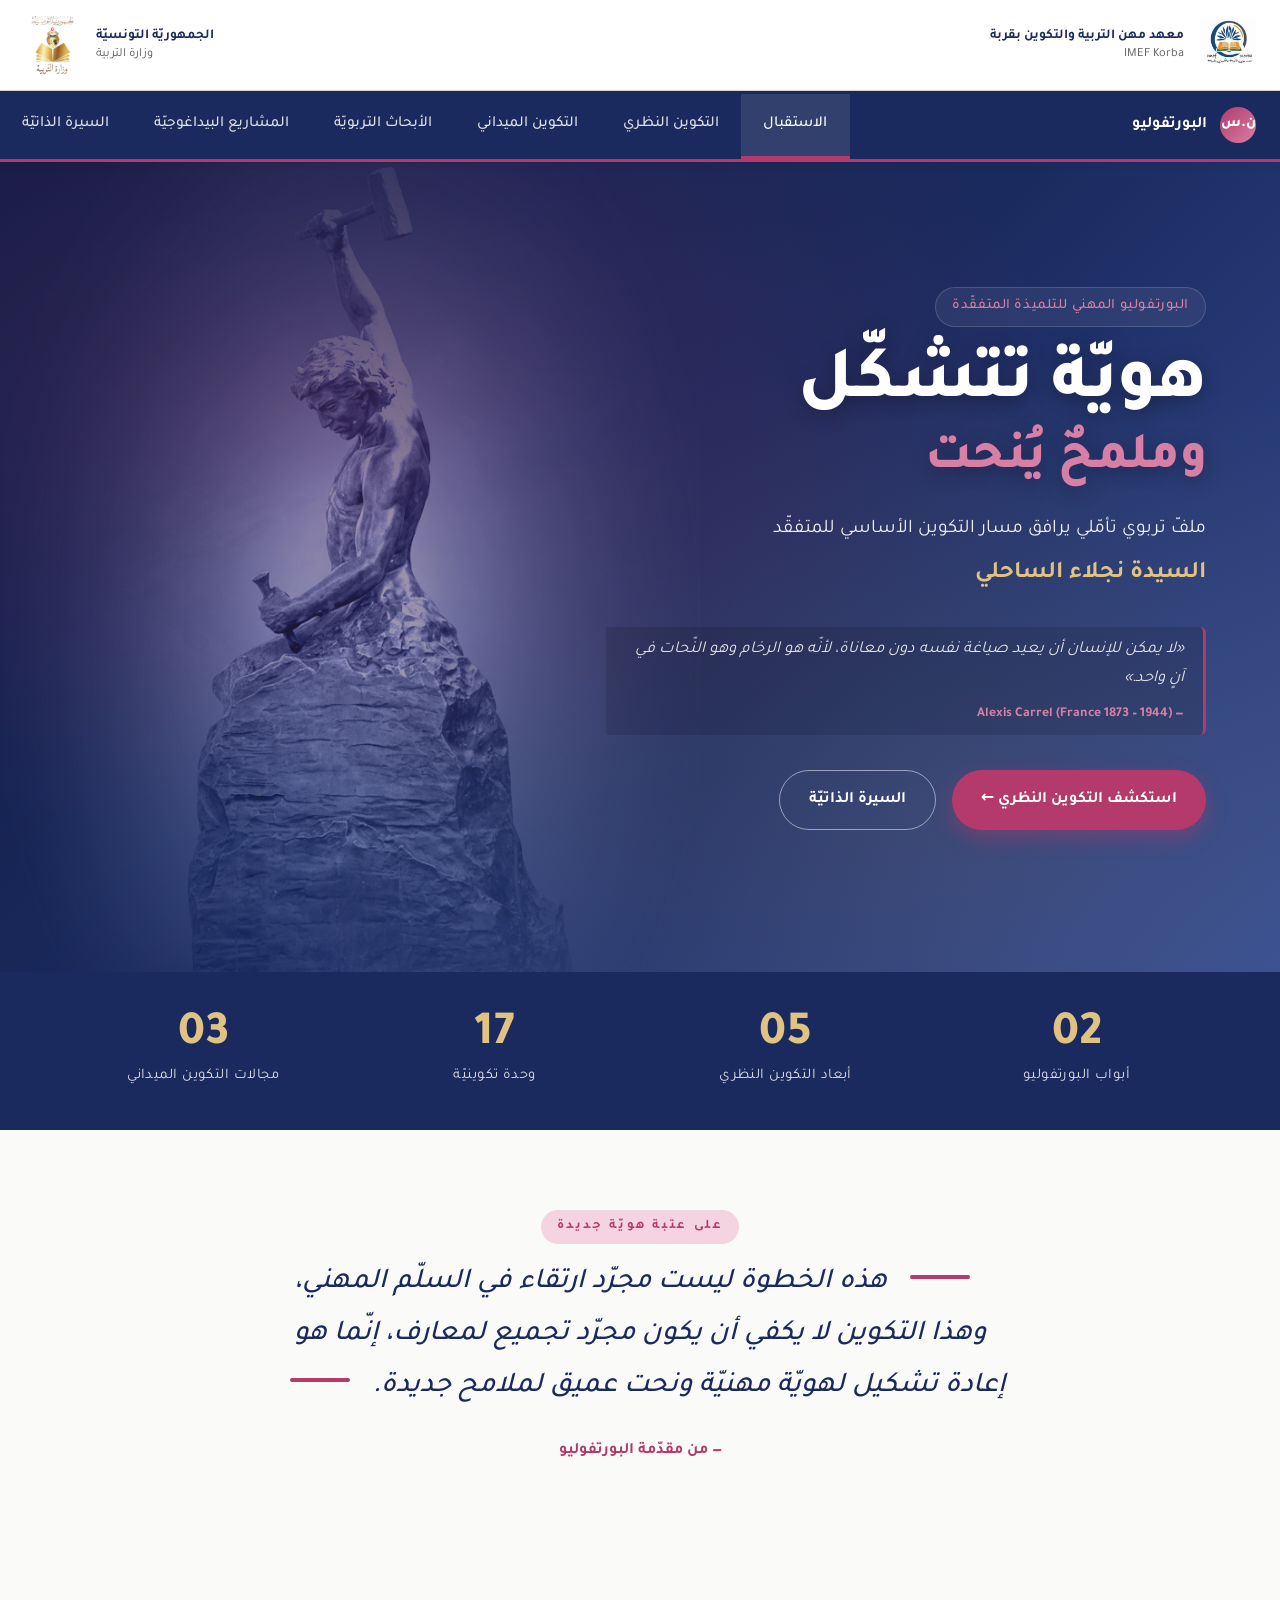
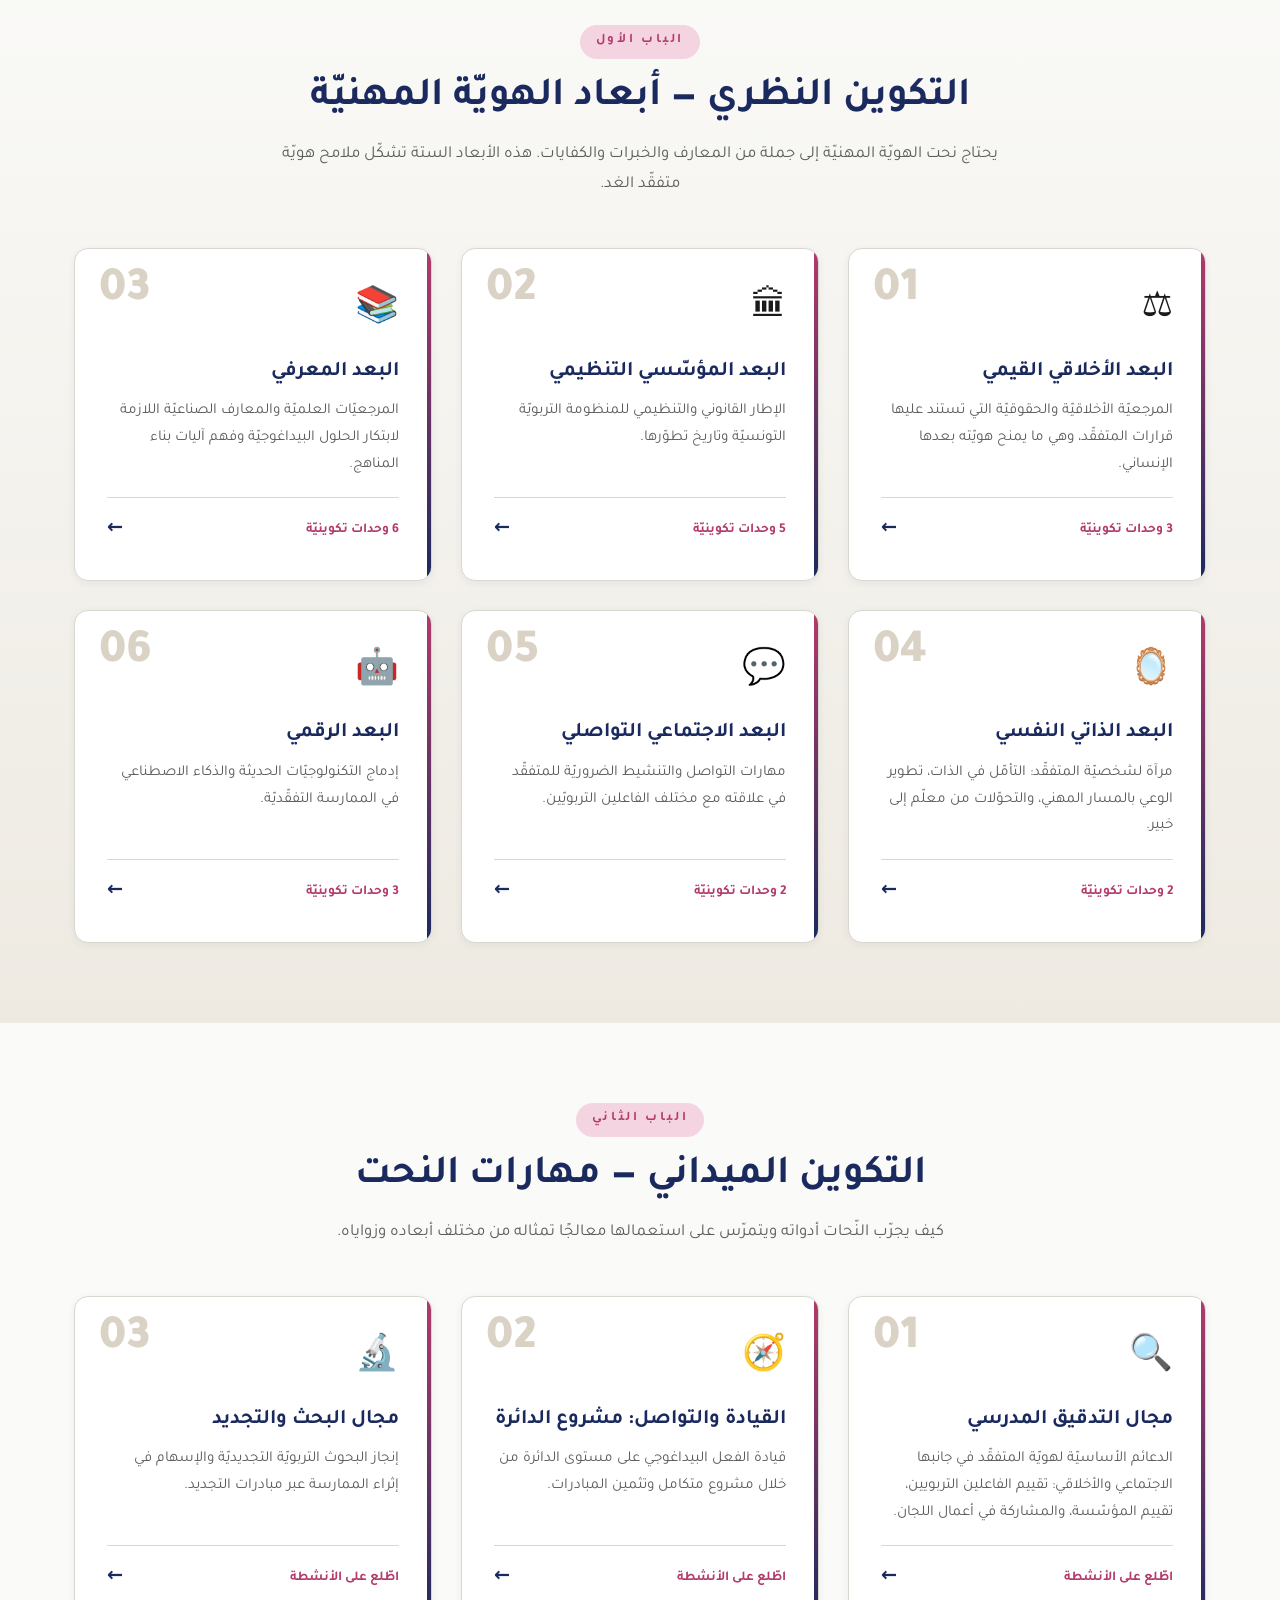
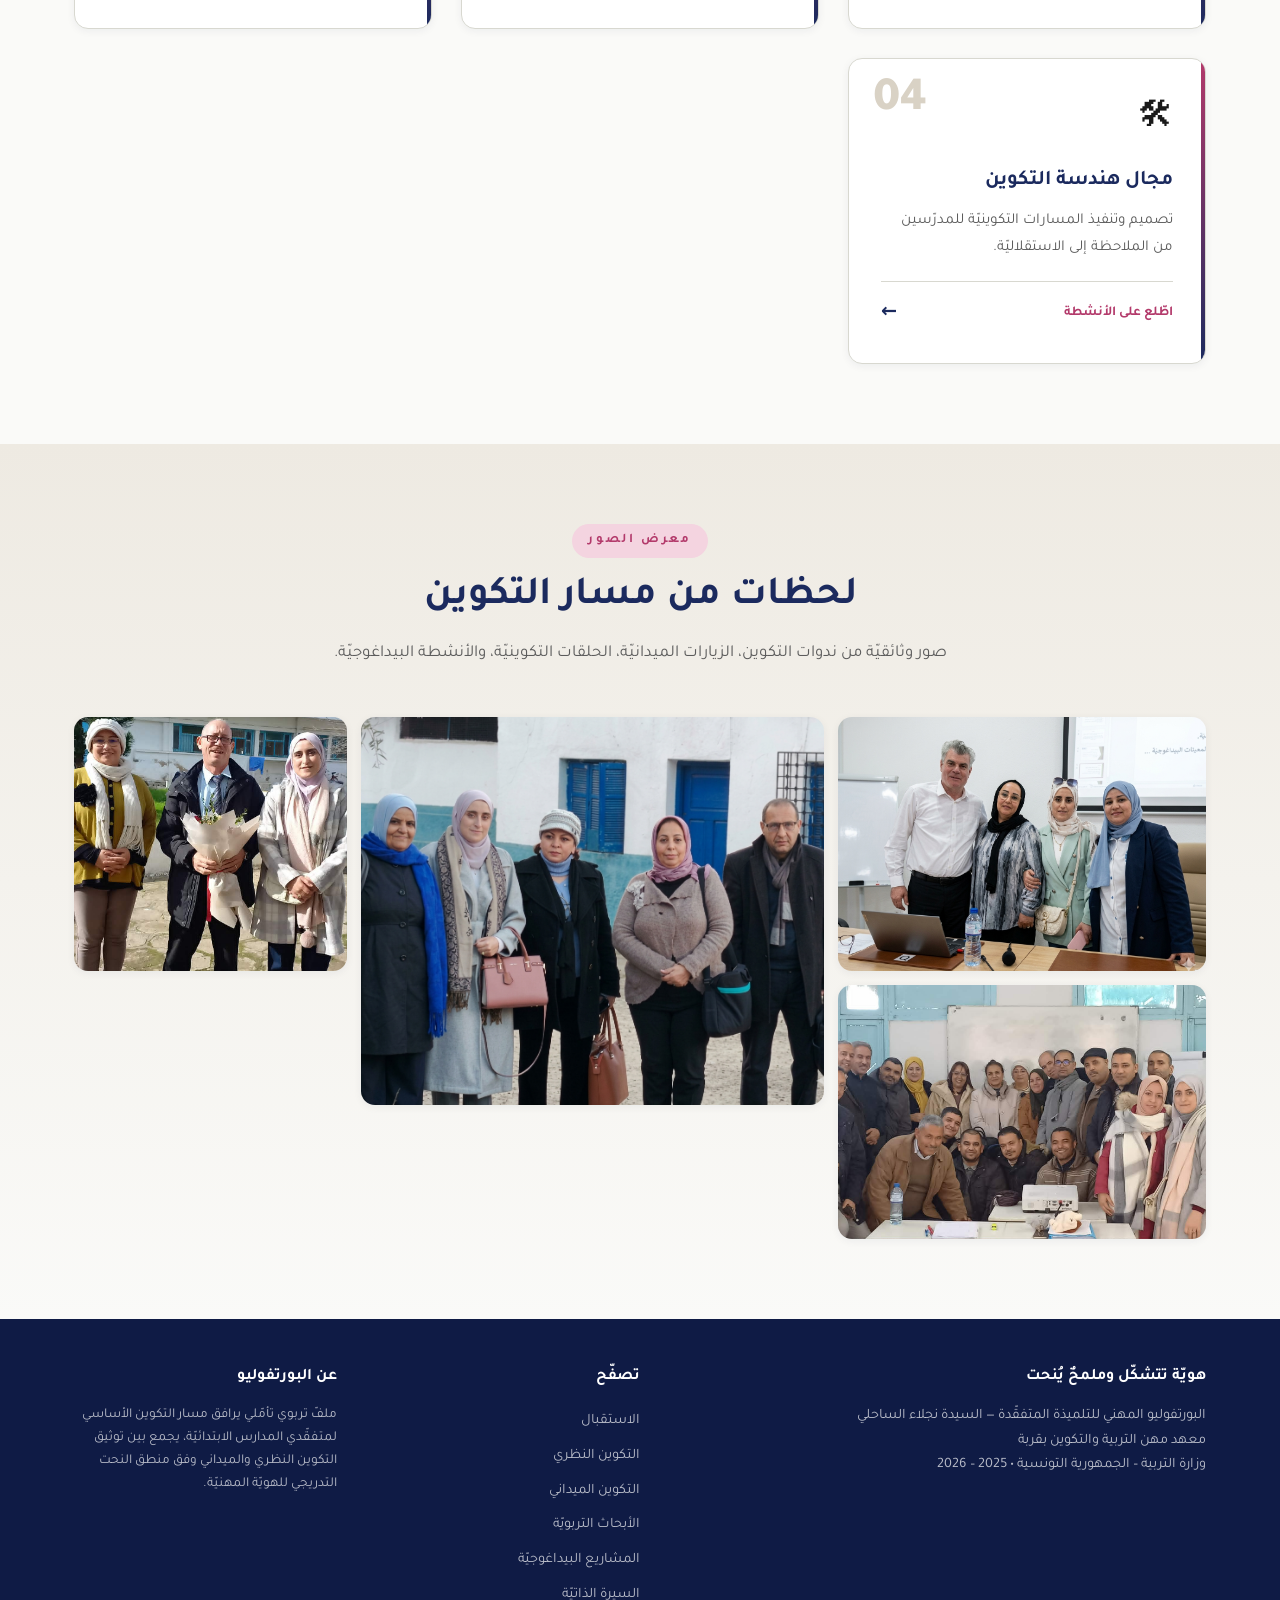
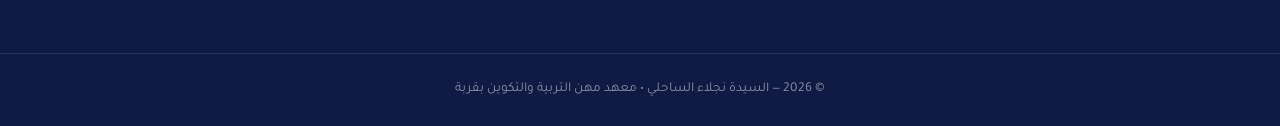
==== index.html @ e7b9ca8e "first update" ====
<!DOCTYPE html>
<html lang="ar" dir="rtl">
<head>
<meta charset="UTF-8">
<meta name="viewport" content="width=device-width, initial-scale=1">
<title>هويّة تتشكّل وملمحٌ يُنحت — البورتفوليو المهني</title>
<link rel="preconnect" href="https://fonts.googleapis.com">
<link rel="preconnect" href="https://fonts.gstatic.com" crossorigin>
<link href="https://fonts.googleapis.com/css2?family=Tajawal:wght@400;500;700;800&family=Cairo:wght@500;700;800&display=swap" rel="stylesheet">
<link rel="stylesheet" href="styles.css">
</head>
<body data-page="home">

<!-- شريط المؤسستين -->
<div class="topbar">
  <div class="topbar-inner">
    <div class="topbar-right">
      <img src="assets/imef-logo.jpg" alt="معهد مهن التربية بقربة" class="topbar-logo">
      <div class="topbar-text">
        معهد مهن التربية والتكوين بقربة
        <small>IMEF Korba</small>
      </div>
    </div>
    <div class="topbar-left">
      <div class="topbar-text" style="text-align:left">
        الجمهوريّة التونسيّة
        <small>وزارة التربية</small>
      </div>
      <img src="assets/ministry-logo.png" alt="وزارة التربية - الجمهوريّة التونسيّة" class="topbar-logo ministry">
    </div>
  </div>
</div>

<!-- شريط التنقّل -->
<nav class="navbar">
  <div class="navbar-inner">
    <a href="index.html" class="brand-compact" style="text-decoration:none">
      <div class="mark">ن.س</div>
      <span>البورتفوليو</span>
    </a>
    <button class="nav-toggle" aria-label="القائمة">☰</button>
    <ul class="nav-links">
      <li><a href="index.html" class="active">الاستقبال</a></li>
      <li><a href="theorique.html" >التكوين النظري</a></li>
      <li><a href="terrain.html" >التكوين الميداني</a></li>
      <li><a href="recherches.html" >الأبحاث التربويّة</a></li>
      <li><a href="projets.html" >المشاريع البيداغوجيّة</a></li>
      <li><a href="cv.html" >السيرة الذاتيّة</a></li>
    </ul>
  </div>
</nav>

<!-- Hero مع التمثال خلفية -->
<header class="hero">
  <div class="hero-inner">
    <div class="hero-content">
      <span class="institutions">البورتفوليو المهني للتلميذة المتفقّدة</span>
      <h1>
        هويّة تتشكّل
        <span class="accent-piece">وملمحٌ يُنحت</span>
      </h1>
      <p class="subtitle">ملفّ تربوي تأمّلي يرافق مسار التكوين الأساسي للمتفقّد</p>
      <p class="author">السيدة نجلاء الساحلي</p>
      <blockquote class="citation">
        «لا يمكن للإنسان أن يعيد صياغة نفسه دون معاناة، لأنّه هو الرخام وهو النّحات في آنٍ واحد.»
        <cite>— Alexis Carrel (France 1873 – 1944)</cite>
      </blockquote>
      <div class="hero-cta">
        <a href="theorique.html" class="btn btn-primary">استكشف التكوين النظري ←</a>
        <a href="cv.html" class="btn btn-ghost">السيرة الذاتيّة</a>
      </div>
    </div>
  </div>
</header>

<!-- شريط الإحصائيّات -->
<section class="stats-strip">
  <div class="container">
    <div class="stats-grid">
      <div class="stat">
        <span class="num">02</span>
        <span class="label">أبواب البورتفوليو</span>
      </div>
      <div class="stat">
        <span class="num">05</span>
        <span class="label">أبعاد التكوين النظري</span>
      </div>
      <div class="stat">
        <span class="num">17</span>
        <span class="label">وحدة تكوينيّة</span>
      </div>
      <div class="stat">
        <span class="num">03</span>
        <span class="label">مجالات التكوين الميداني</span>
      </div>
    </div>
  </div>
</section>

<!-- اقتباس / مقدّمة عامة -->
<section class="section">
  <div class="quote-block">
    <span class="kicker">على عتبة هويّة جديدة</span>
    <p class="big-quote">
      هذه الخطوة ليست مجرّد ارتقاء في السلّم المهني، وهذا التكوين لا يكفي أن يكون مجرّد تجميع لمعارف، إنّما هو إعادة تشكيل لهويّة مهنيّة ونحت عميق لملامح جديدة.
    </p>
    <p class="author">— من مقدّمة البورتفوليو</p>
  </div>
</section>

<!-- الباب الأول -->
<section class="section section-alt">
  <div class="container">
    <div class="section-title">
      <span class="kicker">الباب الأول</span>
      <h2>التكوين النظري — أبعاد الهويّة المهنيّة</h2>
    </div>
    <p class="section-sub">يحتاج نحت الهويّة المهنيّة إلى جملة من المعارف والخبرات والكفايات. هذه الأبعاد الستة تشكّل ملامح هويّة متفقّد الغد.</p>
    <div class="dimensions-grid" id="dimensions-grid"></div>
  </div>
</section>

<!-- الباب الثاني -->
<section class="section">
  <div class="container">
    <div class="section-title">
      <span class="kicker">الباب الثاني</span>
      <h2>التكوين الميداني — مهارات النحت</h2>
    </div>
    <p class="section-sub">كيف يجرّب النّحات أدواته ويتمرّس على استعمالها معالجًا تمثاله من مختلف أبعاده وزواياه.</p>
    <div class="dimensions-grid" id="mjalat-grid"></div>
  </div>
</section>

<!-- معرض الصور -->
<section class="section gallery-section">
  <div class="container">
    <div class="section-title">
      <span class="kicker">معرض الصور</span>
      <h2>لحظات من مسار التكوين</h2>
    </div>
    <p class="section-sub">صور وثائقيّة من ندوات التكوين، الزيارات الميدانيّة، الحلقات التكوينيّة، والأنشطة البيداغوجيّة.</p>

    <div class="gallery-grid" id="gallery-grid">
      <!-- ستملأ الشبكة عبر JavaScript -->
    </div>
  </div>
</section>

<!-- Lightbox -->
<div class="lightbox" id="lightbox">
  <button class="close-btn" id="lightbox-close">✕</button>
  <img id="lightbox-img" src="" alt="">
</div>

<footer>
  <div class="container"></div>
  <div class="footer-bottom"></div>
</footer>

<script src="data.js"></script>
<script src="content_data.js"></script>
<script src="app.js"></script>
</body>
</html>
---- styles.css ----
/* =====================================================================
   البورتفوليو المهني — أنماط الموقع (نسخة معاد تصميمها)
   ===================================================================== */

:root {
  --primary: #1B2A5E;
  --primary-deep: #0F1B45;
  --primary-light: #2E4084;
  --primary-glow: #354E96;
  --accent: #B33A6B;
  --accent-soft: #D87FA5;
  --accent-light: #F4D4E0;
  --gold: #C9A24E;
  --gold-soft: #E0C282;
  --paper: #FAFAF8;
  --paper-dark: #EEEAE2;
  --paper-darker: #D9D2C5;
  --text: #1A1A1A;
  --muted: #5C5C5C;
  --line: #D8D8D0;
  --shadow-sm: 0 2px 8px rgba(15,27,69,0.06);
  --shadow-md: 0 8px 24px rgba(15,27,69,0.10);
  --shadow-lg: 0 20px 50px rgba(15,27,69,0.16);
  --radius: 14px;
  --radius-sm: 8px;
  --radius-lg: 22px;
  --font-ar: "Tajawal", "Cairo", "Noto Naskh Arabic", "Amiri", system-ui, sans-serif;
}

* { box-sizing: border-box; margin: 0; padding: 0; }

html { scroll-behavior: smooth; }

body {
  font-family: var(--font-ar);
  background: var(--paper);
  color: var(--text);
  direction: rtl;
  line-height: 1.75;
  font-size: 17px;
  -webkit-font-smoothing: antialiased;
  text-rendering: optimizeLegibility;
}

a { color: var(--accent); text-decoration: none; transition: color .2s; }
a:hover { color: var(--primary); }

h1, h2, h3, h4 { color: var(--primary); font-weight: 700; line-height: 1.3; }

.container { max-width: 1180px; margin: 0 auto; padding: 0 1.5rem; }
.container-narrow { max-width: 880px; margin: 0 auto; padding: 0 1.5rem; }

/* ===================== شريط العلوي (Top Bar) ===================== */

.topbar {
  background: #fff;
  border-bottom: 1px solid var(--line);
  padding: .8rem 0;
}
.topbar-inner {
  max-width: 1300px;
  margin: 0 auto;
  padding: 0 1.5rem;
  display: flex;
  align-items: center;
  justify-content: space-between;
  gap: 1.5rem;
}
.topbar-left, .topbar-right {
  display: flex;
  align-items: center;
  gap: 1rem;
}
.topbar-logo {
  height: 56px;
  width: auto;
  flex-shrink: 0;
}
.topbar-logo.ministry { height: 64px; }
.topbar-text {
  font-size: .85rem;
  color: var(--primary);
  font-weight: 600;
  line-height: 1.3;
}
.topbar-text small {
  display: block;
  font-weight: 400;
  color: var(--muted);
  font-size: .78rem;
}

@media (max-width: 700px) {
  .topbar-text { display: none; }
  .topbar-logo { height: 44px; }
  .topbar-logo.ministry { height: 50px; }
}

/* ===================== شريط التنقّل ===================== */

.navbar {
  position: sticky;
  top: 0;
  z-index: 100;
  background: var(--primary);
  border-bottom: 3px solid var(--accent);
  box-shadow: var(--shadow-sm);
}

.navbar-inner {
  display: flex;
  align-items: center;
  justify-content: space-between;
  padding: 0;
  max-width: 1300px;
  margin: 0 auto;
  gap: 1rem;
}

.brand-compact {
  padding: 1rem 1.5rem;
  color: #fff;
  font-weight: 700;
  font-size: 1rem;
  display: flex;
  align-items: center;
  gap: .8rem;
  flex-shrink: 0;
}
.brand-compact .mark {
  width: 36px;
  height: 36px;
  border-radius: 50%;
  background: linear-gradient(135deg, var(--accent) 0%, var(--accent-soft) 100%);
  display: grid;
  place-items: center;
  font-weight: 800;
  font-size: .9rem;
}

.nav-links {
  display: flex;
  list-style: none;
  align-items: stretch;
  flex-wrap: wrap;
  flex: 1;
  justify-content: flex-end;
}

.nav-links a {
  color: rgba(255,255,255,0.85);
  font-weight: 500;
  padding: 1.1rem 1.4rem;
  font-size: .96rem;
  transition: all .2s;
  position: relative;
  display: block;
}
.nav-links a:hover { background: rgba(255,255,255,0.08); color: #fff; }
.nav-links a.active {
  color: #fff;
  background: rgba(255,255,255,0.1);
}
.nav-links a.active::after {
  content: "";
  position: absolute;
  bottom: -3px;
  left: 0;
  right: 0;
  height: 3px;
  background: var(--accent);
}

.nav-toggle {
  display: none;
  background: none;
  border: none;
  font-size: 1.6rem;
  color: #fff;
  cursor: pointer;
  padding: 1rem 1.5rem;
}

/* ===================== Hero مع خلفية التمثال ===================== */

.hero {
  position: relative;
  background: linear-gradient(135deg, var(--primary-deep) 0%, var(--primary) 50%, var(--primary-glow) 100%);
  color: #fff;
  overflow: hidden;
  padding: 6rem 0 7rem;
  min-height: 90vh;
  display: flex;
  align-items: center;
}

/* صورة التمثال كخلفية بدون حدود */
.hero::before {
  content: "";
  position: absolute;
  top: 50%;
  left: 0;
  transform: translateY(-50%);
  width: 55%;
  height: 115%;
  background-image: url('assets/statue-bg.png');
  background-size: contain;
  background-position: center;
  background-repeat: no-repeat;
  opacity: 0.55;
  pointer-events: none;
  mix-blend-mode: luminosity;
  filter: brightness(1.5) saturate(1.2);
}

/* توهج ذهبي خفيف */
.hero::after {
  content: "";
  position: absolute;
  inset: 0;
  background:
    radial-gradient(ellipse at 25% 30%, rgba(179,58,107,0.20) 0%, transparent 55%),
    radial-gradient(ellipse at 75% 80%, rgba(201,162,78,0.12) 0%, transparent 50%);
  pointer-events: none;
}

.hero-inner {
  position: relative;
  z-index: 2;
  max-width: 1180px;
  margin: 0 auto;
  padding: 0 1.5rem;
  width: 100%;
}

.hero-content {
  max-width: 600px;
  margin-right: 0;
  margin-left: auto;
  text-align: right;
  padding-right: 0;
}

.institutions {
  font-size: .9rem;
  letter-spacing: .04em;
  color: var(--accent-soft);
  margin-bottom: 1.2rem;
  font-weight: 500;
  display: inline-block;
  padding: .4rem 1rem;
  background: rgba(255,255,255,0.06);
  border: 1px solid rgba(255,255,255,0.15);
  border-radius: 999px;
}

.hero h1 {
  color: #fff;
  font-size: clamp(2.4rem, 6vw, 4.6rem);
  line-height: 1.1;
  margin-bottom: 1.5rem;
  font-weight: 800;
  letter-spacing: -0.01em;
  text-shadow: 0 4px 20px rgba(0,0,0,0.3);
}

.hero h1 .accent-piece {
  color: var(--accent-soft);
  display: block;
  font-size: 0.7em;
  margin-top: .3rem;
}

.hero .subtitle {
  font-size: 1.2rem;
  color: rgba(255,255,255,0.92);
  margin-bottom: .4rem;
  font-weight: 400;
}

.hero .author {
  font-size: 1.5rem;
  color: var(--gold-soft);
  font-weight: 700;
  margin-bottom: 2rem;
}

.citation {
  font-style: italic;
  border-right: 3px solid var(--accent);
  padding: .5rem 1.2rem;
  font-size: 1.05rem;
  color: rgba(255,255,255,0.85);
  line-height: 1.75;
  margin-bottom: 2.2rem;
  max-width: 600px;
  background: rgba(0,0,0,0.12);
  border-radius: 0 6px 6px 0;
}
.citation cite {
  display: block;
  margin-top: .6rem;
  font-style: normal;
  font-size: .85rem;
  color: var(--accent-soft);
  font-weight: 600;
}

.hero-cta { display: flex; gap: 1rem; flex-wrap: wrap; }

.btn {
  display: inline-flex;
  align-items: center;
  gap: .5rem;
  padding: .95rem 1.8rem;
  border-radius: 999px;
  font-weight: 600;
  font-size: 1rem;
  transition: all .25s ease;
  cursor: pointer;
  border: none;
  font-family: inherit;
}
.btn-primary {
  background: var(--accent);
  color: #fff;
  box-shadow: 0 8px 20px rgba(179,58,107,0.4);
}
.btn-primary:hover {
  background: #fff;
  color: var(--accent);
  transform: translateY(-3px);
  box-shadow: 0 12px 28px rgba(0,0,0,0.3);
}
.btn-ghost {
  background: transparent;
  color: #fff;
  border: 1.5px solid rgba(255,255,255,0.5);
}
.btn-ghost:hover {
  background: rgba(255,255,255,0.12);
  border-color: #fff;
}

@media (max-width: 900px) {
  .hero::before {
    width: 90%;
    left: 5%;
    opacity: 0.20;
    height: 90%;
  }
  .hero-content { max-width: 100%; margin: 0 auto; text-align: center; }
  .hero-content .citation { margin-inline: auto; border-right: none; border-top: 3px solid var(--accent); padding: 1rem; }
  .hero-cta { justify-content: center; }
}

/* ===================== الأقسام العامّة ===================== */

.section {
  padding: 5rem 0;
}
.section-alt {
  background: linear-gradient(180deg, var(--paper) 0%, var(--paper-dark) 100%);
}
.section-dark {
  background: var(--primary-deep);
  color: #fff;
}
.section-dark h2, .section-dark h3 { color: #fff; }
.section-dark p { color: rgba(255,255,255,0.85); }

.section-title {
  text-align: center;
  margin-bottom: 1rem;
}

.section-sub {
  text-align: center;
  color: var(--muted);
  margin-bottom: 3rem;
  font-size: 1.05rem;
  max-width: 720px;
  margin-inline: auto;
  line-height: 1.8;
}

.kicker {
  display: inline-block;
  font-size: .82rem;
  letter-spacing: .2em;
  color: var(--accent);
  font-weight: 700;
  text-transform: uppercase;
  margin-bottom: .8rem;
  padding: .35rem 1rem;
  background: var(--accent-light);
  border-radius: 999px;
}

h2 { font-size: clamp(1.7rem, 3.5vw, 2.5rem); margin-bottom: .5rem; }
h3 { font-size: clamp(1.2rem, 2vw, 1.6rem); }

/* ===================== شريط الإحصائيّات ===================== */

.stats-strip {
  background: var(--primary);
  color: #fff;
  padding: 2.5rem 0;
}
.stats-grid {
  display: grid;
  grid-template-columns: repeat(auto-fit, minmax(180px, 1fr));
  gap: 2rem;
  text-align: center;
}
.stat {
  display: flex;
  flex-direction: column;
  align-items: center;
}
.stat .num {
  font-size: 3rem;
  font-weight: 800;
  color: var(--gold-soft);
  line-height: 1;
  margin-bottom: .3rem;
}
.stat .label {
  color: rgba(255,255,255,0.85);
  font-size: .92rem;
  letter-spacing: .03em;
}

/* ===================== بطاقات الأبعاد ===================== */

.dimensions-grid {
  display: grid;
  grid-template-columns: repeat(auto-fit, minmax(280px, 1fr));
  gap: 1.8rem;
  margin-top: 2.5rem;
}

.dim-card {
  background: #fff;
  border-radius: var(--radius);
  padding: 2rem;
  box-shadow: var(--shadow-sm);
  position: relative;
  border: 1px solid var(--line);
  transition: all .3s ease;
  overflow: hidden;
  display: flex;
  flex-direction: column;
  text-decoration: none;
  color: inherit;
}
.dim-card::before {
  content: "";
  position: absolute;
  top: 0;
  right: 0;
  width: 4px;
  height: 100%;
  background: linear-gradient(180deg, var(--accent) 0%, var(--primary) 100%);
}
.dim-card:hover {
  transform: translateY(-6px);
  box-shadow: var(--shadow-lg);
  border-color: var(--accent-soft);
}
.dim-num {
  position: absolute;
  top: 1.2rem;
  left: 1.5rem;
  font-size: 3rem;
  font-weight: 900;
  color: var(--paper-darker);
  line-height: 1;
}
.dim-icon { font-size: 2.2rem; margin-bottom: 1rem; }
.dim-card h3 {
  color: var(--primary);
  margin-bottom: .8rem;
  font-size: 1.3rem;
}
.dim-card .resume {
  color: var(--muted);
  font-size: .95rem;
  margin-bottom: 1.2rem;
  flex-grow: 1;
  line-height: 1.75;
}
.dim-card .units-count {
  font-size: .85rem;
  color: var(--accent);
  font-weight: 600;
  border-top: 1px solid var(--line);
  padding-top: 1rem;
  display: flex;
  align-items: center;
  justify-content: space-between;
}
.dim-card .arrow { color: var(--primary); font-size: 1.2rem; }

/* ===================== معرض الصور ===================== */

.gallery-section {
  background: linear-gradient(180deg, var(--paper-dark) 0%, var(--paper) 100%);
}

.gallery-grid {
  display: grid;
  grid-template-columns: repeat(12, 1fr);
  grid-auto-rows: 120px;
  gap: 14px;
  margin-top: 2.5rem;
}

.gallery-item {
  position: relative;
  border-radius: var(--radius);
  overflow: hidden;
  cursor: pointer;
  box-shadow: var(--shadow-sm);
  transition: all .35s ease;
}

.gallery-item img {
  width: 100%;
  height: 100%;
  object-fit: cover;
  transition: transform .5s ease;
  display: block;
}

.gallery-item:hover { box-shadow: var(--shadow-lg); transform: translateY(-3px); }
.gallery-item:hover img { transform: scale(1.07); }

.gallery-item .overlay {
  position: absolute;
  inset: 0;
  background: linear-gradient(180deg, transparent 50%, rgba(15,27,69,0.85) 100%);
  display: flex;
  align-items: flex-end;
  padding: 1rem;
  color: #fff;
  opacity: 0;
  transition: opacity .3s;
}
.gallery-item:hover .overlay { opacity: 1; }
.gallery-item .caption {
  font-weight: 600;
  font-size: .95rem;
  line-height: 1.4;
}

/* أحجام مختلفة في الشبكة (mosaic) */
.gallery-item.span-1 { grid-column: span 4; grid-row: span 2; }
.gallery-item.span-2 { grid-column: span 5; grid-row: span 3; }
.gallery-item.span-3 { grid-column: span 3; grid-row: span 2; }
.gallery-item.span-4 { grid-column: span 4; grid-row: span 2; }
.gallery-item.span-5 { grid-column: span 3; grid-row: span 2; }
.gallery-item.span-6 { grid-column: span 5; grid-row: span 2; }

/* Placeholder عند غياب الصور */
.gallery-item.placeholder {
  background: linear-gradient(135deg, var(--primary) 0%, var(--accent) 100%);
  display: grid;
  place-items: center;
  color: rgba(255,255,255,0.7);
  font-size: 2.5rem;
}
.gallery-item.placeholder::after {
  content: attr(data-label);
  position: absolute;
  bottom: 1rem;
  font-size: .85rem;
  color: rgba(255,255,255,0.9);
}

@media (max-width: 900px) {
  .gallery-grid {
    grid-template-columns: repeat(6, 1fr);
    grid-auto-rows: 100px;
  }
  .gallery-item.span-1, .gallery-item.span-3, .gallery-item.span-4,
  .gallery-item.span-5 { grid-column: span 3; }
  .gallery-item.span-2, .gallery-item.span-6 { grid-column: span 6; }
}

/* Lightbox */
.lightbox {
  position: fixed;
  inset: 0;
  background: rgba(0,0,0,0.92);
  display: none;
  align-items: center;
  justify-content: center;
  z-index: 1000;
  padding: 2rem;
}
.lightbox.open { display: flex; }
.lightbox img {
  max-width: 90vw;
  max-height: 85vh;
  border-radius: var(--radius-sm);
  box-shadow: var(--shadow-lg);
}
.lightbox .close-btn {
  position: absolute;
  top: 1.5rem;
  left: 1.5rem;
  background: rgba(255,255,255,0.15);
  color: #fff;
  border: none;
  width: 48px;
  height: 48px;
  border-radius: 50%;
  cursor: pointer;
  font-size: 1.4rem;
}

/* ===================== قسم الاقتباس / المقدّمة ===================== */

.quote-block {
  text-align: center;
  max-width: 800px;
  margin: 0 auto;
  padding: 0 1.5rem;
}
.quote-block .big-quote {
  font-size: clamp(1.3rem, 2.5vw, 1.8rem);
  line-height: 1.8;
  color: var(--primary);
  font-style: italic;
  font-weight: 500;
  position: relative;
}
.quote-block .big-quote::before,
.quote-block .big-quote::after {
  content: "";
  display: inline-block;
  width: 60px;
  height: 4px;
  background: var(--accent);
  vertical-align: middle;
  margin: 0 1rem 8px;
  border-radius: 2px;
}
.quote-block .author {
  margin-top: 1.5rem;
  color: var(--accent);
  font-weight: 600;
  font-size: 1rem;
}

/* ===================== الصفحة الفرعية (page-header) ===================== */

.page-header {
  background: linear-gradient(135deg, var(--primary-deep) 0%, var(--primary) 100%);
  color: #fff;
  padding: 4rem 0 4rem;
  position: relative;
  overflow: hidden;
  border-bottom: 4px solid var(--accent);
}
.page-header .container { position: relative; z-index: 2; }
.breadcrumb {
  color: var(--accent-soft);
  font-size: .85rem;
  margin-bottom: 1rem;
}
.breadcrumb a { color: var(--accent-soft); }
.breadcrumb a:hover { color: #fff; }
.page-header h1 { color: #fff; margin-bottom: .8rem; font-size: clamp(1.8rem, 4vw, 2.8rem); }
.page-header .lead {
  color: rgba(255,255,255,0.88);
  font-size: 1.1rem;
  max-width: 760px;
  line-height: 1.8;
}

/* ===================== وحدات داخل البعد ===================== */

.unit-list { display: grid; gap: 1.2rem; margin-top: 2rem; }

.unit-card {
  background: #fff;
  border-radius: var(--radius);
  padding: 1.8rem 2rem;
  border: 1px solid var(--line);
  box-shadow: var(--shadow-sm);
  display: grid;
  grid-template-columns: auto 1fr;
  gap: 1.5rem;
  align-items: start;
  transition: all .25s;
  text-decoration: none;
  color: inherit;
}
.unit-card:hover {
  box-shadow: var(--shadow-md);
  border-color: var(--accent-soft);
  transform: translateY(-2px);
}
.unit-num {
  width: 50px;
  height: 50px;
  background: linear-gradient(135deg, var(--primary) 0%, var(--accent) 100%);
  color: #fff;
  border-radius: 50%;
  display: grid;
  place-items: center;
  font-weight: 800;
  font-size: 1.1rem;
}
.unit-card h4 { color: var(--primary); margin-bottom: .4rem; font-size: 1.15rem; }
.unit-card p { color: var(--muted); font-size: .95rem; }
.unit-actions { margin-top: .8rem; display: flex; gap: .6rem; flex-wrap: wrap; }
.unit-actions .tag {
  display: inline-flex;
  align-items: center;
  gap: .3rem;
  padding: .3rem .7rem;
  border-radius: 999px;
  background: var(--accent-light);
  color: var(--accent);
  font-size: .8rem;
  font-weight: 600;
}

/* ===================== السيرة الذاتيّة ===================== */

.cv-wrapper {
  max-width: 980px;
  margin: 0 auto;
  background: #fff;
  border-radius: var(--radius);
  box-shadow: var(--shadow-md);
  overflow: hidden;
  border: 1px solid var(--line);
}
.cv-header {
  background: linear-gradient(135deg, var(--primary) 0%, var(--primary-light) 100%);
  color: #fff;
  padding: 2.5rem;
  display: grid;
  grid-template-columns: auto 1fr auto;
  gap: 2rem;
  align-items: center;
}
.cv-avatar {
  width: 110px;
  height: 110px;
  border-radius: 50%;
  background: linear-gradient(135deg, var(--accent) 0%, var(--accent-soft) 100%);
  color: #fff;
  display: grid;
  place-items: center;
  font-size: 2.6rem;
  font-weight: 700;
  border: 3px solid rgba(255,255,255,0.3);
}
.cv-identity h1 { color: #fff; margin: 0; font-size: 2rem; }
.cv-identity .role { color: var(--accent-soft); font-size: 1.05rem; margin-top: .3rem; font-weight: 500; }
.cv-actions { display: flex; gap: .6rem; flex-direction: column; }
.cv-body { padding: 2.5rem; display: grid; grid-template-columns: 1.4fr 1fr; gap: 3rem; }
.cv-section { margin-bottom: 2rem; }
.cv-section h3 {
  font-size: 1.05rem;
  color: var(--primary);
  border-bottom: 2px solid var(--accent);
  padding-bottom: .4rem;
  margin-bottom: 1rem;
  display: inline-block;
  font-weight: 700;
}
.cv-section p, .cv-section li { font-size: .95rem; }
.cv-timeline { display: grid; gap: 1.2rem; }
.cv-item {
  display: grid;
  grid-template-columns: 110px 1fr;
  gap: 1rem;
  align-items: start;
}
.cv-item .when {
  color: var(--accent);
  font-weight: 600;
  font-size: .85rem;
  background: var(--accent-light);
  padding: .25rem .6rem;
  border-radius: var(--radius-sm);
  text-align: center;
}
.cv-item .what h4 { font-size: 1rem; color: var(--primary); margin-bottom: .2rem; }
.cv-item .what .where { color: var(--muted); font-size: .85rem; font-weight: 500; }
.cv-item .what .desc { color: var(--text); font-size: .9rem; margin-top: .3rem; }

.skill-chip {
  display: inline-block;
  padding: .45rem 1rem;
  margin: .2rem;
  background: var(--paper-dark);
  border-radius: 999px;
  font-size: .85rem;
  color: var(--primary);
  border: 1px solid var(--line);
  transition: all .2s;
}
.skill-chip:hover { background: var(--accent); color: #fff; border-color: var(--accent); }

.cv-lang {
  display: flex;
  justify-content: space-between;
  padding: .5rem 0;
  border-bottom: 1px dashed var(--line);
  font-size: .9rem;
}
.cv-lang:last-child { border-bottom: none; }
.cv-lang .niveau { color: var(--muted); font-size: .85rem; }

.edit-toggle {
  display: inline-flex;
  align-items: center;
  gap: .4rem;
  background: rgba(255,255,255,0.2);
  color: #fff;
  border: 1px solid rgba(255,255,255,0.4);
  padding: .5rem 1rem;
  border-radius: var(--radius-sm);
  font-size: .85rem;
  cursor: pointer;
  font-family: inherit;
}
.edit-toggle:hover { background: rgba(255,255,255,0.3); }
.edit-toggle.active { background: var(--accent); border-color: var(--accent); }

[contenteditable="true"] {
  outline: 2px dashed var(--accent-soft);
  outline-offset: 4px;
  background: var(--accent-light);
  border-radius: 4px;
  padding: 2px 4px;
  cursor: text;
}
[contenteditable="true"]:focus {
  outline-color: var(--accent);
  outline-style: solid;
  background: #fff;
}

.cv-save-bar {
  position: fixed;
  bottom: 1.5rem;
  left: 50%;
  transform: translateX(-50%);
  background: var(--primary);
  color: #fff;
  padding: .8rem 1.5rem;
  border-radius: 999px;
  box-shadow: var(--shadow-lg);
  display: none;
  gap: 1rem;
  align-items: center;
  z-index: 1000;
  font-size: .9rem;
}
.cv-save-bar.visible { display: flex; }
.cv-save-bar button {
  background: var(--accent);
  color: #fff;
  border: none;
  padding: .45rem 1rem;
  border-radius: 999px;
  cursor: pointer;
  font-family: inherit;
  font-weight: 600;
  font-size: .85rem;
}

/* ===================== المقالات والمحتوى الطويل ===================== */

.article {
  font-size: 1.02rem;
  line-height: 1.95;
  color: var(--text);
}
.article h2 {
  margin-top: 2.5rem;
  margin-bottom: 1rem;
  font-size: 1.6rem;
  color: var(--primary);
  padding-bottom: .5rem;
  border-bottom: 2px solid var(--accent-light);
}
.article h3 {
  margin-top: 2.2rem;
  margin-bottom: .8rem;
  font-size: 1.3rem;
  color: var(--primary);
  display: flex;
  align-items: center;
  gap: .6rem;
}
.article h3::before {
  content: "";
  display: inline-block;
  width: 6px;
  height: 22px;
  background: linear-gradient(180deg, var(--accent) 0%, var(--primary) 100%);
  border-radius: 3px;
  flex-shrink: 0;
}
.article h4 {
  margin-top: 1.8rem;
  margin-bottom: .6rem;
  font-size: 1.1rem;
  color: var(--primary-deep);
  font-weight: 700;
}
.article p {
  margin-bottom: 1.1rem;
  text-align: justify;
  text-justify: inter-word;
}
.article ul {
  margin: .5rem 0 1.2rem 0;
  padding-right: 1.5rem;
  list-style: none;
}
.article ul li {
  position: relative;
  padding-right: 1.5rem;
  margin-bottom: .6rem;
  line-height: 1.85;
}
.article ul li::before {
  content: "◆";
  position: absolute;
  right: 0;
  top: 0;
  color: var(--accent);
  font-size: .85rem;
}
.article strong, .article b { color: var(--primary); font-weight: 700; }

/* ===================== الصور والرسوم من الوثيقة ===================== */

.doc-figure {
  margin: 1.8rem 0;
  text-align: center;
  background: var(--paper);
  padding: 1rem;
  border-radius: var(--radius);
  border: 1px solid var(--line);
  box-shadow: var(--shadow-sm);
  overflow: hidden;
  transition: all .25s;
}

.doc-figure:hover {
  box-shadow: var(--shadow-md);
  border-color: var(--accent-soft);
}

.doc-figure img {
  max-width: 100%;
  height: auto;
  border-radius: var(--radius-sm);
  display: inline-block;
  cursor: zoom-in;
  transition: transform .3s;
}

.doc-figure img:hover {
  transform: scale(1.02);
}

.doc-figure figcaption {
  margin-top: .8rem;
  color: var(--muted);
  font-size: .88rem;
  font-style: italic;
  line-height: 1.6;
}

/* صور صغيرة */
.doc-figure.small img {
  max-width: 400px;
}

/* lightbox للصور (يستخدم نفس lightbox الموجود) */
.doc-figure img.lightbox-target {
  cursor: zoom-in;
}

/* Lightbox الصور (تفتح الصور بحجم كامل عند النقر) */
.figure-lightbox {
  position: fixed;
  inset: 0;
  background: rgba(0,0,0,0.92);
  display: none;
  align-items: center;
  justify-content: center;
  z-index: 9999;
  padding: 2rem;
  cursor: zoom-out;
}

.figure-lightbox.open {
  display: flex;
  animation: fadeIn .25s ease-out;
}

.figure-lightbox img {
  max-width: 95vw;
  max-height: 90vh;
  border-radius: var(--radius-sm);
  box-shadow: 0 30px 80px rgba(0,0,0,0.6);
  cursor: default;
}

.figure-lightbox .close-btn {
  position: absolute;
  top: 1.5rem;
  left: 1.5rem;
  width: 48px;
  height: 48px;
  border-radius: 50%;
  background: rgba(255,255,255,0.15);
  color: #fff;
  border: 1px solid rgba(255,255,255,0.3);
  cursor: pointer;
  font-size: 1.5rem;
  display: grid;
  place-items: center;
  transition: all .2s;
}

.figure-lightbox .close-btn:hover {
  background: var(--accent);
  border-color: var(--accent);
}

@keyframes fadeIn {
  from { opacity: 0; }
  to { opacity: 1; }
}

/* ===================== جداول من Word (تصميم أصلي محفوظ) ===================== */

/* بنية pandoc:
   <table>
     <colgroup><col style="width: 83%"><col style="width: 16%"></colgroup>
     <thead><tr class="header"><th>...</th></tr></thead>
     <tbody>
       <tr class="odd"><td>...</td></tr>
       <tr class="even"><td>...</td></tr>
     </tbody>
   </table>
*/

.table-wrapper {
  overflow-x: auto;
  margin: 1.5rem 0;
  border-radius: var(--radius-sm);
  border: 1px solid var(--line);
  box-shadow: var(--shadow-sm);
}

.article table {
  width: 100%;
  border-collapse: collapse;
  margin: 1.5rem 0;
  font-size: .95rem;
  background: #fff;
  border: 1px solid var(--primary);
  box-shadow: var(--shadow-sm);
}

/* رأس الجدول (thead أو tr.header) */
.article table thead tr,
.article table tr.header {
  background: var(--primary);
}

.article table thead th,
.article table tr.header th,
.article table tr.header td {
  color: #fff;
  font-weight: 700;
  padding: .9rem 1.1rem;
  text-align: right;
  border: 1px solid var(--primary-light);
  vertical-align: top;
  line-height: 1.7;
}

/* خلايا الجسم */
.article table tbody td,
.article table td {
  padding: .85rem 1.1rem;
  border: 1px solid var(--line);
  vertical-align: top;
  line-height: 1.8;
  text-align: right;
}

/* صفوف فرديّة وزوجيّة من pandoc */
.article table tr.odd td { background: #fff; }
.article table tr.even td { background: var(--paper); }
.article table tr:nth-child(even) td:not(.header td) { background: var(--paper); }
.article table tr:hover td { background: var(--accent-light); }

/* المحتوى داخل الخلايا: قوائم وفقرات */
.article table ul {
  margin: 0;
  padding-right: 0;
  list-style: none;
}

.article table ul li {
  padding-right: 0;
  margin-bottom: .3rem;
}

.article table ul li::before { display: none; }

.article table p {
  margin-bottom: .3rem;
  text-align: right;
}

.article table p:last-child { margin-bottom: 0; }

.article table strong { color: inherit; }

.article table tr.header strong,
.article table thead strong {
  color: #fff;
}

/* تصغير الخطّ على الموبايل */
@media (max-width: 700px) {
  .article table { font-size: .82rem; }
  .article table thead th,
  .article table tbody td,
  .article table tr.header th,
  .article table tr.header td,
  .article table td { padding: .5rem .6rem; }
}

.unit-meta {
  display: flex;
  gap: 1.2rem;
  flex-wrap: wrap;
  margin-top: 1.2rem;
  padding-top: 1.2rem;
  border-top: 1px solid rgba(255,255,255,0.15);
}
.unit-meta span {
  font-size: .85rem;
  color: rgba(255,255,255,0.85);
  background: rgba(255,255,255,0.1);
  padding: .35rem .9rem;
  border-radius: 999px;
  border: 1px solid rgba(255,255,255,0.2);
}

.unit-nav {
  display: grid;
  grid-template-columns: 1fr 1fr;
  gap: 1rem;
  margin-top: 3rem;
  padding-top: 2rem;
  border-top: 2px solid var(--line);
}
.unit-nav a {
  display: flex;
  flex-direction: column;
  padding: 1.2rem 1.5rem;
  background: #fff;
  border: 1px solid var(--line);
  border-radius: var(--radius);
  box-shadow: var(--shadow-sm);
  color: var(--primary);
  transition: all .2s;
}
.unit-nav a:hover {
  background: var(--accent-light);
  border-color: var(--accent);
  transform: translateY(-3px);
}
.unit-nav .nav-next { text-align: left; }
.unit-nav .dir {
  font-size: .8rem;
  color: var(--accent);
  font-weight: 600;
  margin-bottom: .3rem;
}
.unit-nav .ttl { font-weight: 700; font-size: 1rem; }

.toc-inline {
  background: var(--accent-light);
  border: 1px solid var(--accent-soft);
  border-radius: var(--radius);
  padding: 1.5rem 1.8rem;
  margin: 1.5rem 0 2.5rem;
}
.toc-inline h4 {
  color: var(--primary);
  margin-bottom: .8rem;
  font-size: 1rem;
  display: flex;
  align-items: center;
  gap: .5rem;
}
.toc-inline h4::before { content: "📑"; }
.toc-inline ul { list-style: none; padding: 0; margin: 0; columns: 2; column-gap: 1.5rem; }
.toc-inline ul li::before { display: none; }
.toc-inline ul li { padding: .25rem 0; font-size: .9rem; padding-right: 0; }
.toc-inline ul li a { color: var(--primary); text-decoration: none; }
.toc-inline ul li a:hover { color: var(--accent); text-decoration: underline; }

/* زر إلى الأعلى */
.to-top {
  position: fixed;
  bottom: 1.5rem;
  left: 1.5rem;
  width: 46px;
  height: 46px;
  border-radius: 50%;
  background: var(--primary);
  color: #fff;
  border: none;
  cursor: pointer;
  display: none;
  align-items: center;
  justify-content: center;
  font-size: 1.3rem;
  box-shadow: var(--shadow-md);
  transition: all .2s;
  z-index: 50;
}
.to-top:hover { background: var(--accent); transform: translateY(-3px); }
.to-top.visible { display: flex; }

/* ===================== بطاقات الأبحاث والمشاريع ===================== */

.research-card {
  background: #fff;
  border-radius: var(--radius);
  border: 1px solid var(--line);
  box-shadow: var(--shadow-sm);
  margin-bottom: 2rem;
  overflow: hidden;
  transition: all .25s;
}
.research-card:hover { box-shadow: var(--shadow-md); }

.research-head {
  padding: 2rem 2rem 1.5rem;
  background: linear-gradient(135deg, var(--paper) 0%, var(--paper-dark) 100%);
  border-bottom: 1px solid var(--line);
  position: relative;
}
.research-head::before {
  content: "";
  position: absolute;
  top: 0;
  right: 0;
  width: 5px;
  height: 100%;
  background: linear-gradient(180deg, var(--accent) 0%, var(--primary) 100%);
}

.research-tags {
  display: flex;
  gap: .5rem;
  flex-wrap: wrap;
  margin-bottom: .8rem;
}
.research-tags .tag {
  padding: .3rem .8rem;
  font-size: .78rem;
  border-radius: 999px;
  font-weight: 600;
}
.tag-type { background: var(--primary); color: #fff; }
.tag-date { background: var(--paper-darker); color: var(--primary); }
.status-pending { background: var(--gold-soft); color: #6B5318; }
.status-done { background: #C9E5C9; color: #2D5F2D; }

.research-head h2 {
  font-size: 1.5rem;
  margin-bottom: .8rem;
  color: var(--primary);
}
.research-resume {
  color: var(--muted);
  font-size: 1rem;
  line-height: 1.75;
}

.research-section {
  padding: 1.2rem 2rem;
  border-bottom: 1px solid var(--paper-dark);
}
.research-section:last-of-type { border-bottom: none; }
.research-section h4 {
  color: var(--accent);
  font-size: .95rem;
  letter-spacing: .03em;
  margin-bottom: .6rem;
  font-weight: 700;
  display: flex;
  align-items: center;
  gap: .5rem;
}
.research-section h4::before {
  content: "";
  width: 4px;
  height: 18px;
  background: var(--accent);
  border-radius: 2px;
}
.research-section p { font-size: .95rem; line-height: 1.8; color: var(--text); }
.research-section ul { list-style: none; padding: 0; margin: 0; }
.research-section ul li {
  position: relative;
  padding-right: 1.3rem;
  margin-bottom: .5rem;
  font-size: .95rem;
  line-height: 1.75;
}
.research-section ul li::before {
  content: "◆";
  position: absolute;
  right: 0;
  color: var(--accent);
  font-size: .8rem;
}

.phase-grid {
  display: grid;
  grid-template-columns: repeat(auto-fit, minmax(180px, 1fr));
  gap: 1rem;
  margin-top: .5rem;
}
.phase-card {
  background: var(--paper);
  border: 1px solid var(--line);
  border-radius: var(--radius-sm);
  padding: 1rem;
  position: relative;
}
.phase-card .phase-num {
  position: absolute;
  top: .5rem;
  left: .8rem;
  font-size: 1.4rem;
  font-weight: 800;
  color: var(--accent-soft);
}
.phase-card strong {
  display: block;
  color: var(--primary);
  margin-bottom: .4rem;
  font-size: .95rem;
}
.phase-card p { color: var(--muted); font-size: .85rem; line-height: 1.6; margin: 0; }

.research-meta {
  padding: 1rem 2rem;
  background: var(--accent-light);
  color: var(--primary);
  font-weight: 600;
  font-size: .9rem;
}

.research-footer {
  padding: 1rem 2rem;
  background: var(--paper);
  display: flex;
  gap: .4rem;
  flex-wrap: wrap;
  border-top: 1px solid var(--line);
}
.chip {
  font-size: .78rem;
  color: var(--accent);
  background: #fff;
  padding: .25rem .7rem;
  border-radius: 999px;
  border: 1px solid var(--accent-light);
  font-weight: 500;
}

/* ===================== التذييل ===================== */

footer {
  background: var(--primary-deep);
  color: rgba(255,255,255,0.7);
  padding: 3rem 0 1.5rem;
  margin-top: 0;
}
footer .container {
  display: grid;
  grid-template-columns: 2fr 1fr 1fr;
  gap: 2.5rem;
}
footer h4 { color: #fff; font-size: 1rem; margin-bottom: 1rem; font-weight: 600; }
footer ul { list-style: none; }
footer ul li { padding: .3rem 0; font-size: .9rem; }
footer a { color: rgba(255,255,255,0.7); }
footer a:hover { color: var(--accent-soft); }
.footer-bottom {
  margin-top: 2.5rem;
  padding-top: 1.5rem;
  border-top: 1px solid rgba(255,255,255,0.1);
  text-align: center;
  font-size: .85rem;
  color: rgba(255,255,255,0.5);
}

/* ===================== استجابة ===================== */

@media (max-width: 900px) {
  .nav-links {
    display: none;
    position: absolute;
    top: 100%;
    left: 0;
    right: 0;
    background: var(--primary);
    flex-direction: column;
    padding: 0;
    border-bottom: 1px solid rgba(255,255,255,0.1);
  }
  .nav-links.open { display: flex; }
  .nav-links a { padding: 1rem 1.5rem; border-bottom: 1px solid rgba(255,255,255,0.08); }
  .nav-toggle { display: block; }

  .cv-header { grid-template-columns: 1fr; text-align: center; }
  .cv-actions { flex-direction: row; justify-content: center; }
  .cv-body { grid-template-columns: 1fr; gap: 1.5rem; padding: 1.5rem; }
  footer .container { grid-template-columns: 1fr; gap: 1.5rem; text-align: right; }
}

@media (max-width: 600px) {
  .section { padding: 3rem 0; }
  .unit-card { grid-template-columns: 1fr; }
  .cv-item { grid-template-columns: 1fr; }
  .article { font-size: .96rem; }
  .article table { font-size: .82rem; }
  .article table th, .article table td { padding: .5rem .6rem; }
  .unit-nav { grid-template-columns: 1fr; }
  .toc-inline ul { columns: 1; }
}

/* طباعة */
@media print {
  .topbar, .navbar, footer, .hero-cta, .edit-toggle, .cv-save-bar, .to-top { display: none !important; }
  body { background: #fff; }
  .cv-wrapper { box-shadow: none; border: 1px solid #ccc; }
}
/* ====== قسم تطبيقات التفقّد الرقميّ ====== */
.rapports-section {
  background: var(--paper);
  border-top: 1px solid var(--line);
}
.rapports-head {
  margin-bottom: 1.8rem;
}
.rapports-pill {
  display: inline-block;
  background: var(--primary);
  color: #fff;
  font-size: .72rem;
  font-weight: 700;
  padding: .25rem .8rem;
  border-radius: 20px;
  margin-bottom: .6rem;
}
.rapports-head h2 {
  font-size: 1.3rem;
  font-weight: 800;
  color: var(--primary);
  margin: 0 0 .3rem;
}
.rapports-head p {
  color: var(--muted);
  font-size: .9rem;
}
.rapports-grid {
  display: grid;
  grid-template-columns: repeat(auto-fit, minmax(220px, 1fr));
  gap: 1rem;
}
.rapp-card {
  display: flex;
  flex-direction: column;
  background: #fff;
  border: 1px solid var(--line);
  border-radius: 14px;
  overflow: hidden;
  text-decoration: none;
  color: inherit;
  transition: box-shadow .2s, transform .2s;
}
.rapp-card:hover {
  box-shadow: var(--shadow-md);
  transform: translateY(-3px);
}
.rapp-top {
  background: linear-gradient(135deg, var(--primary) 0%, var(--primary-light) 100%);
  padding: 1.1rem 1.2rem .9rem;
  display: flex;
  align-items: center;
  gap: .8rem;
}
.rapp-avatar {
  width: 44px;
  height: 44px;
  border-radius: 10px;
  flex-shrink: 0;
  background: rgba(255,255,255,.15);
  display: flex;
  align-items: center;
  justify-content: center;
  font-size: 1.3rem;
}
.rapp-tag {
  font-size: .7rem;
  color: rgba(255,255,255,.6);
  margin-bottom: .15rem;
}
.rapp-name {
  font-size: 1rem;
  font-weight: 700;
  color: #fff;
  line-height: 1.3;
}
.rapp-body {
  padding: 1rem 1.2rem;
  flex: 1;
  display: flex;
  flex-direction: column;
  gap: .4rem;
}
.rapp-body p {
  font-size: .85rem;
  color: var(--muted);
  line-height: 1.65;
  flex: 1;
  margin: 0;
}
.rapp-cta {
  display: inline-flex;
  align-items: center;
  gap: .3rem;
  font-size: .82rem;
  font-weight: 700;
  color: var(--accent);
  margin-top: .5rem;
}
.rapp-cta::after { content: " ←"; }
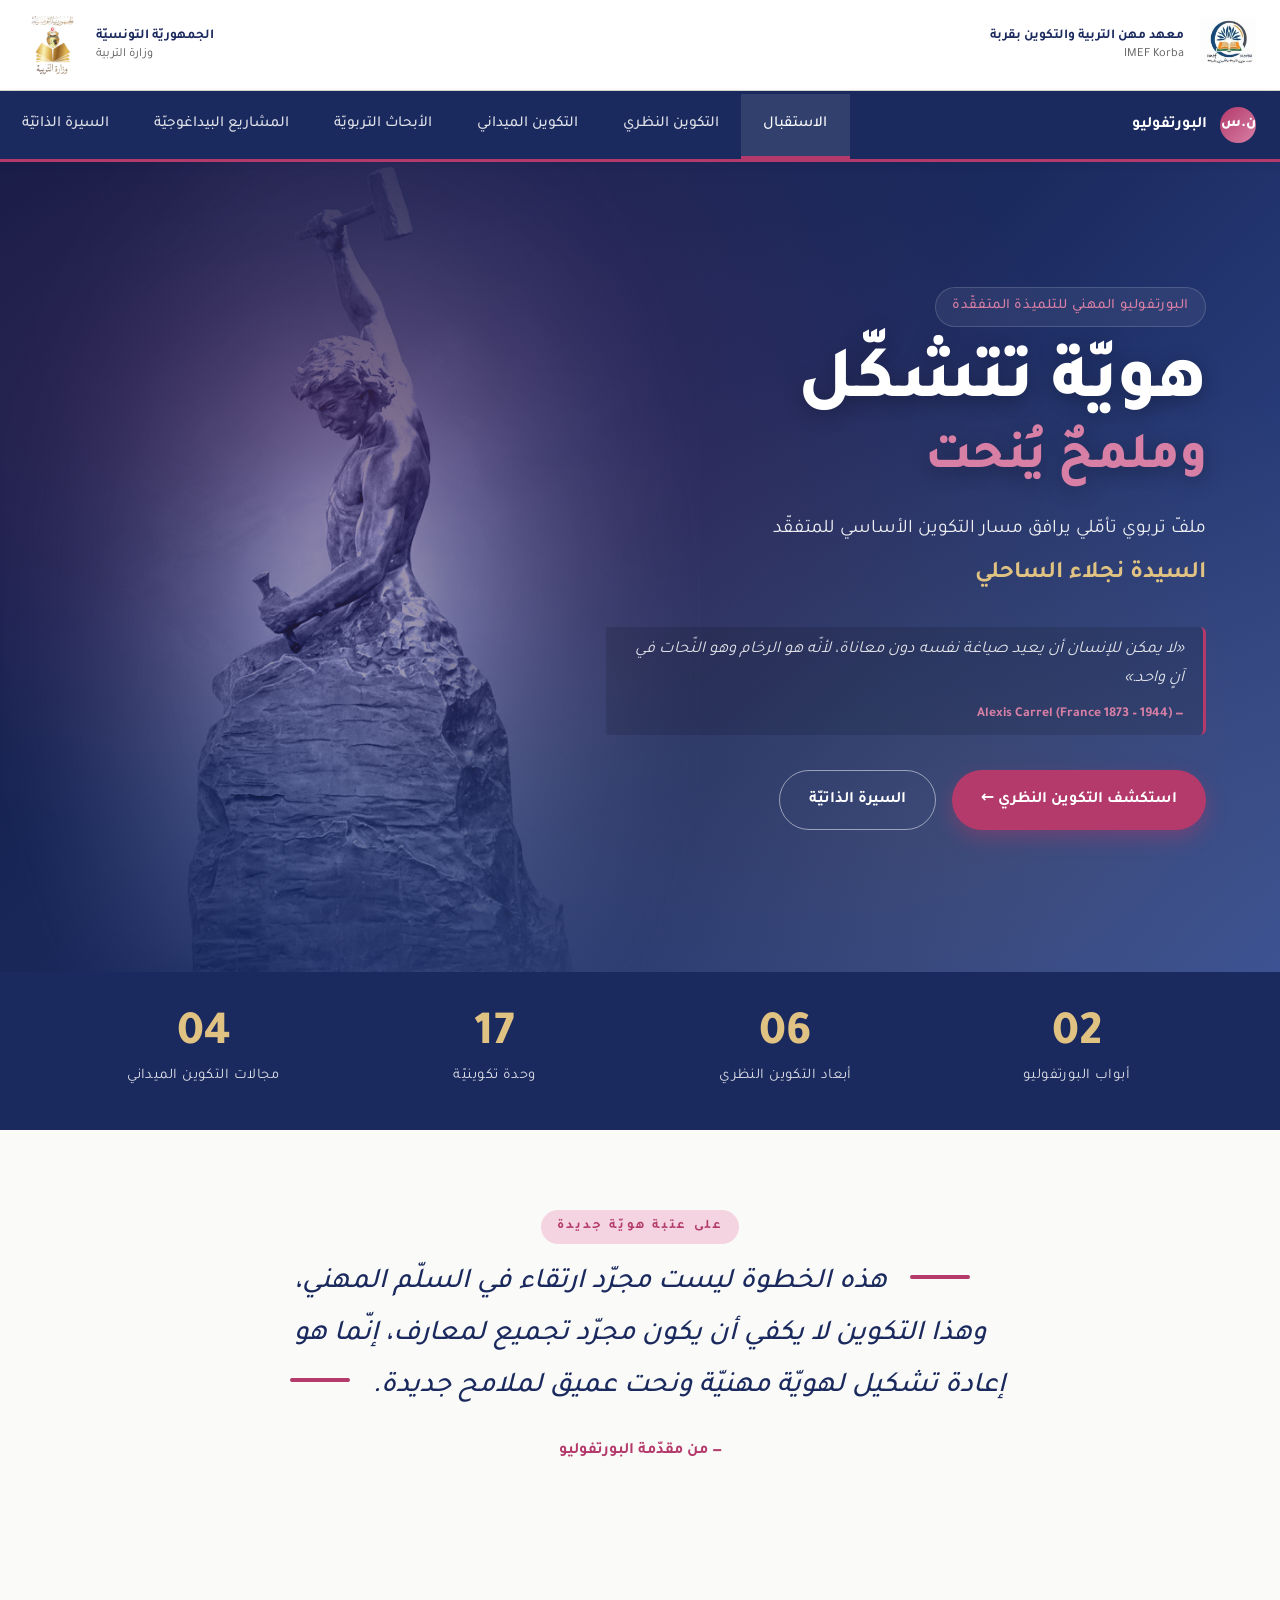
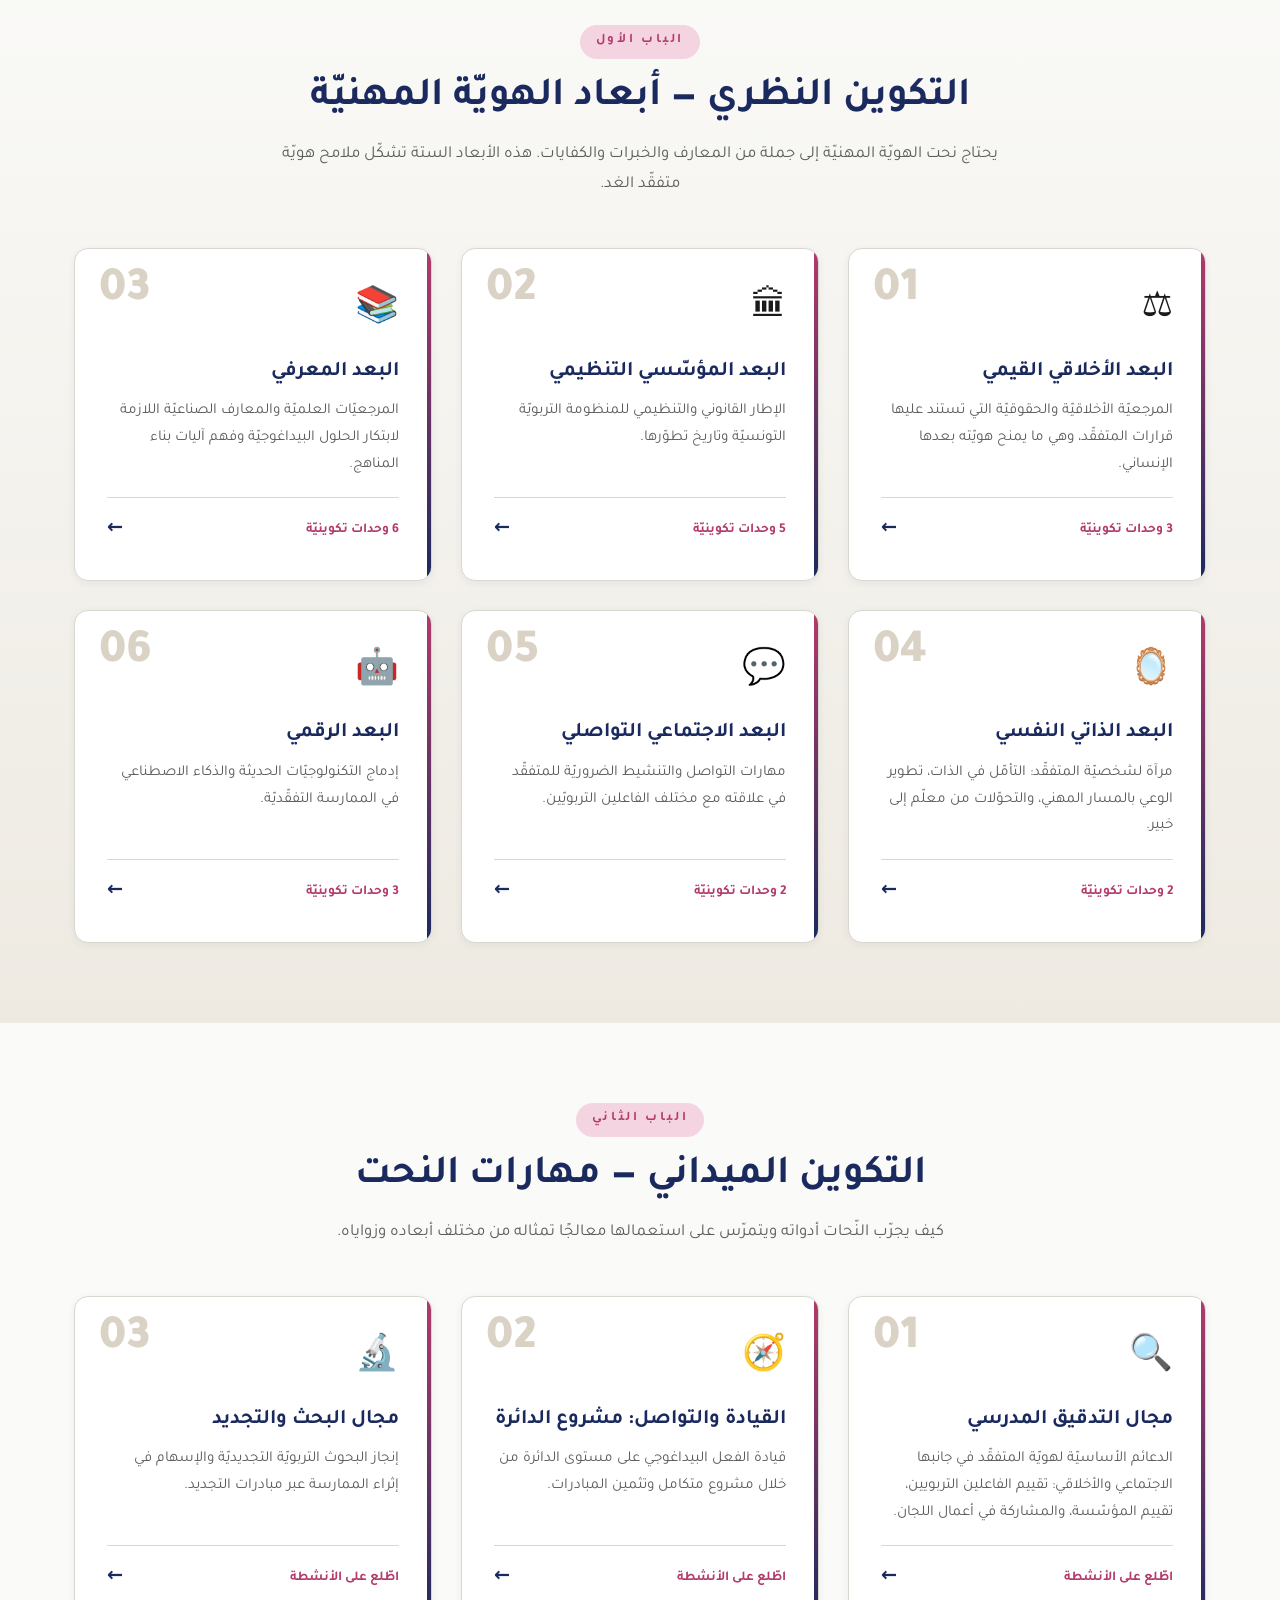
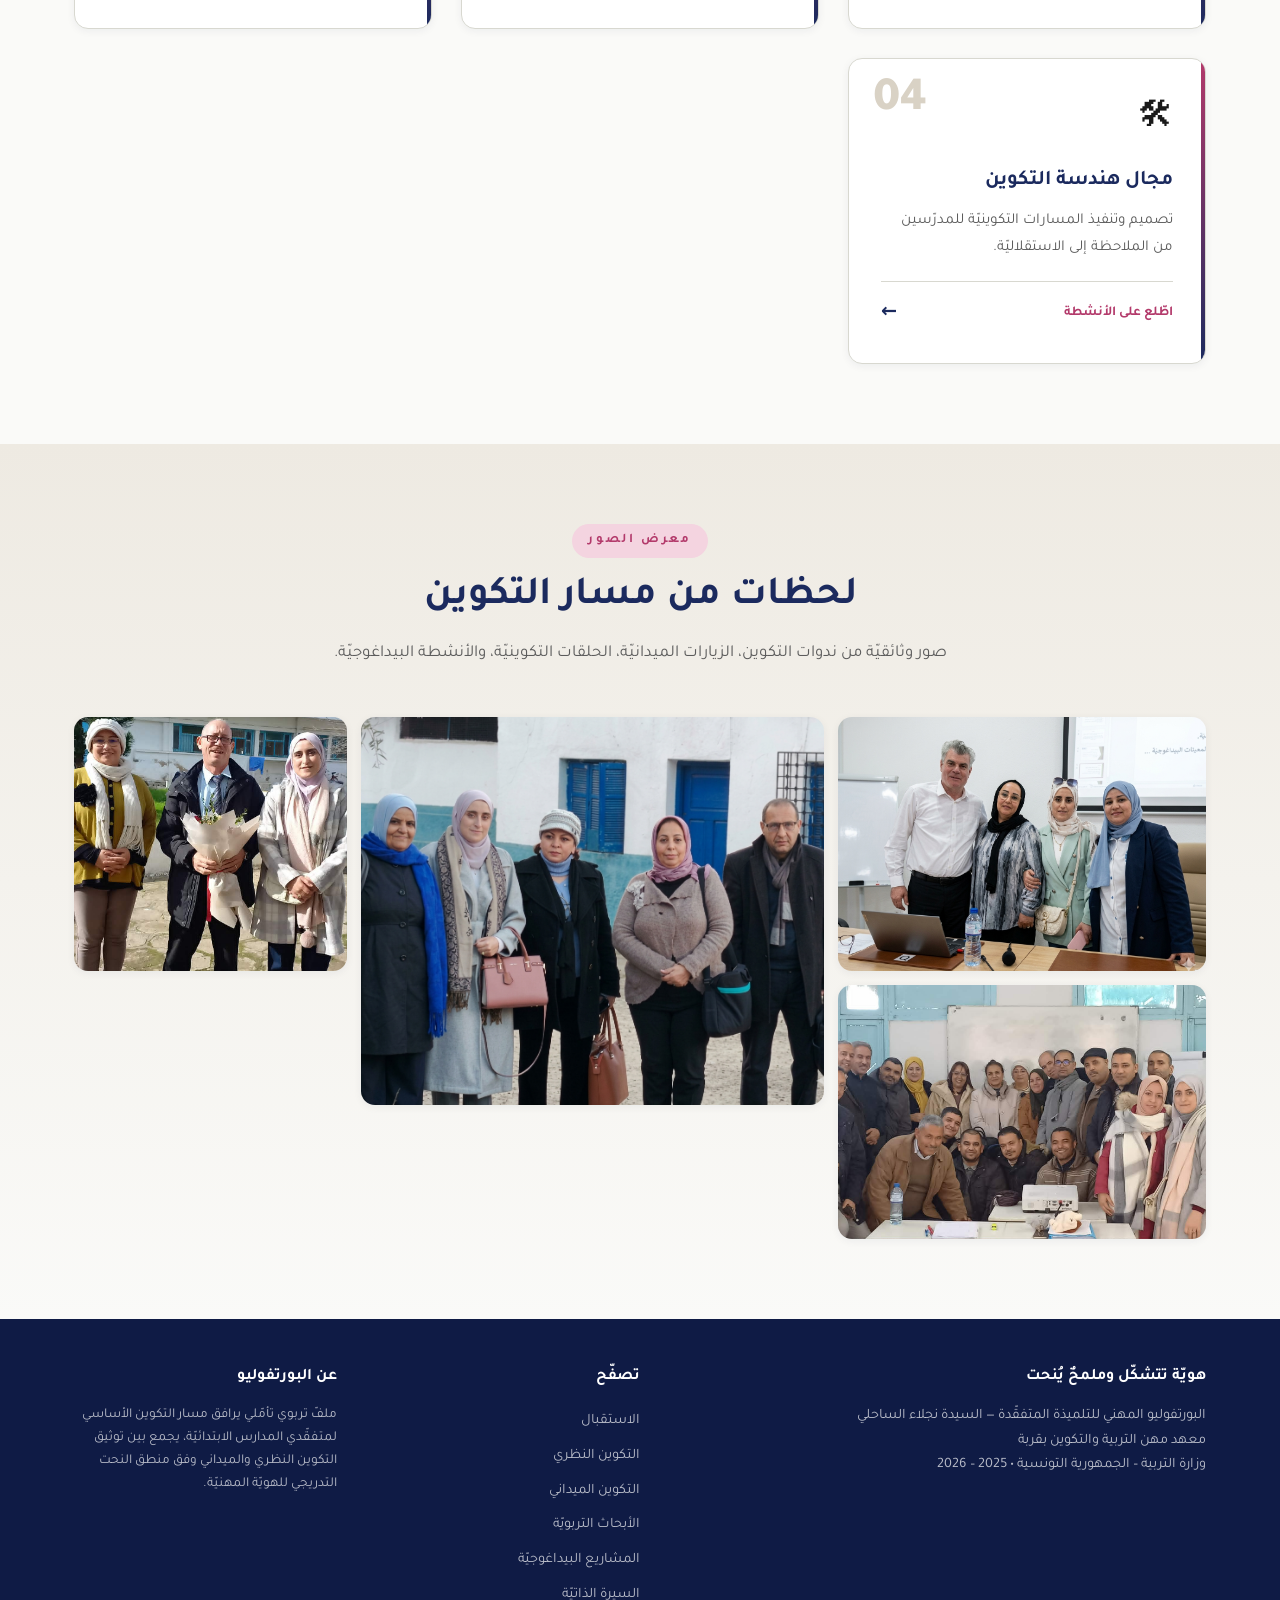
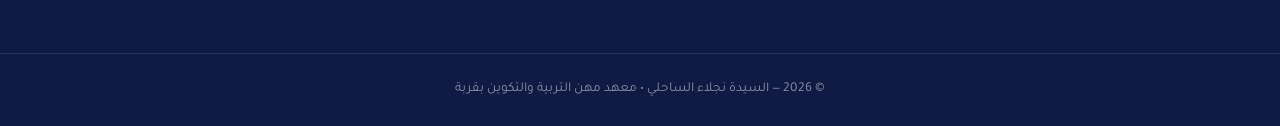
==== commit 4e52d78b: "miseajour1" ====
--- a/index.html
+++ b/index.html
@@ -82,7 +82,7 @@
         <span class="label">أبواب البورتفوليو</span>
       </div>
       <div class="stat">
-        <span class="num">05</span>
+        <span class="num">06</span>
         <span class="label">أبعاد التكوين النظري</span>
       </div>
       <div class="stat">
@@ -90,7 +90,7 @@
         <span class="label">وحدة تكوينيّة</span>
       </div>
       <div class="stat">
-        <span class="num">03</span>
+        <span class="num">04</span>
         <span class="label">مجالات التكوين الميداني</span>
       </div>
     </div>
